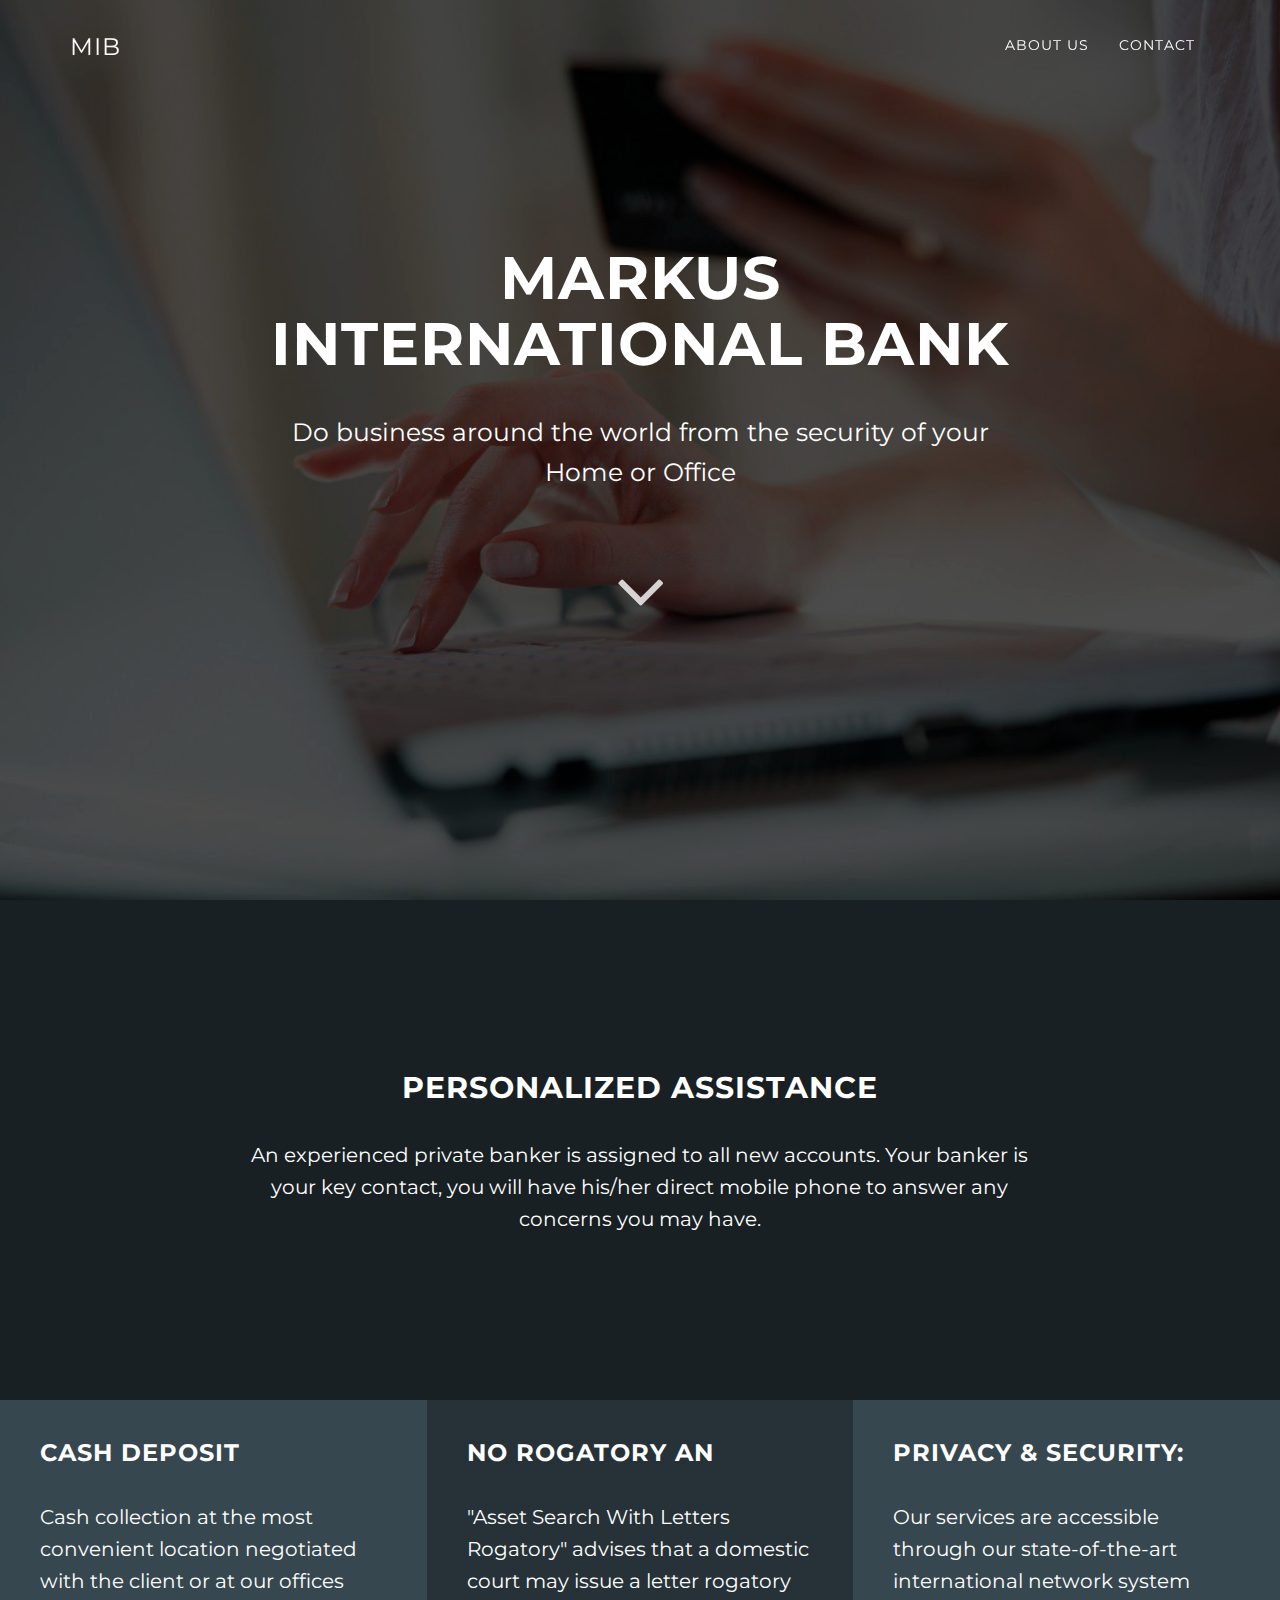
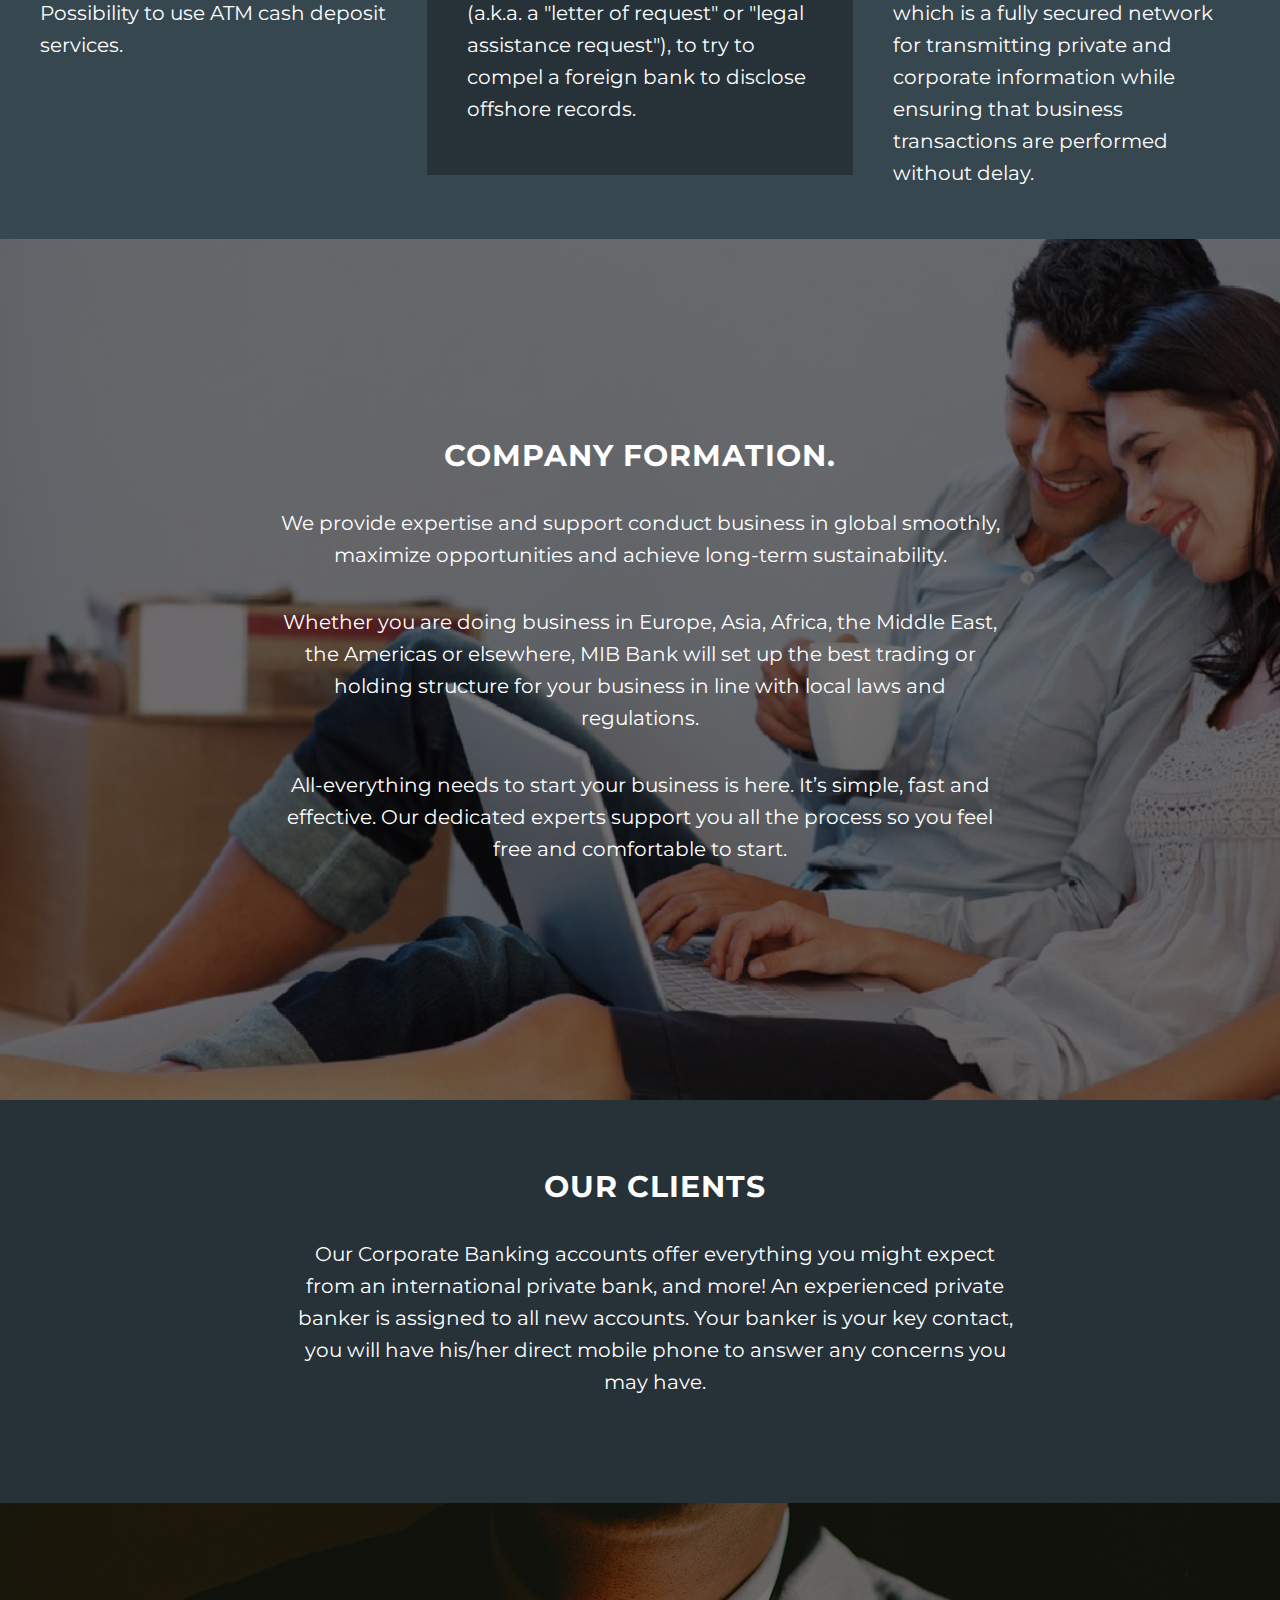
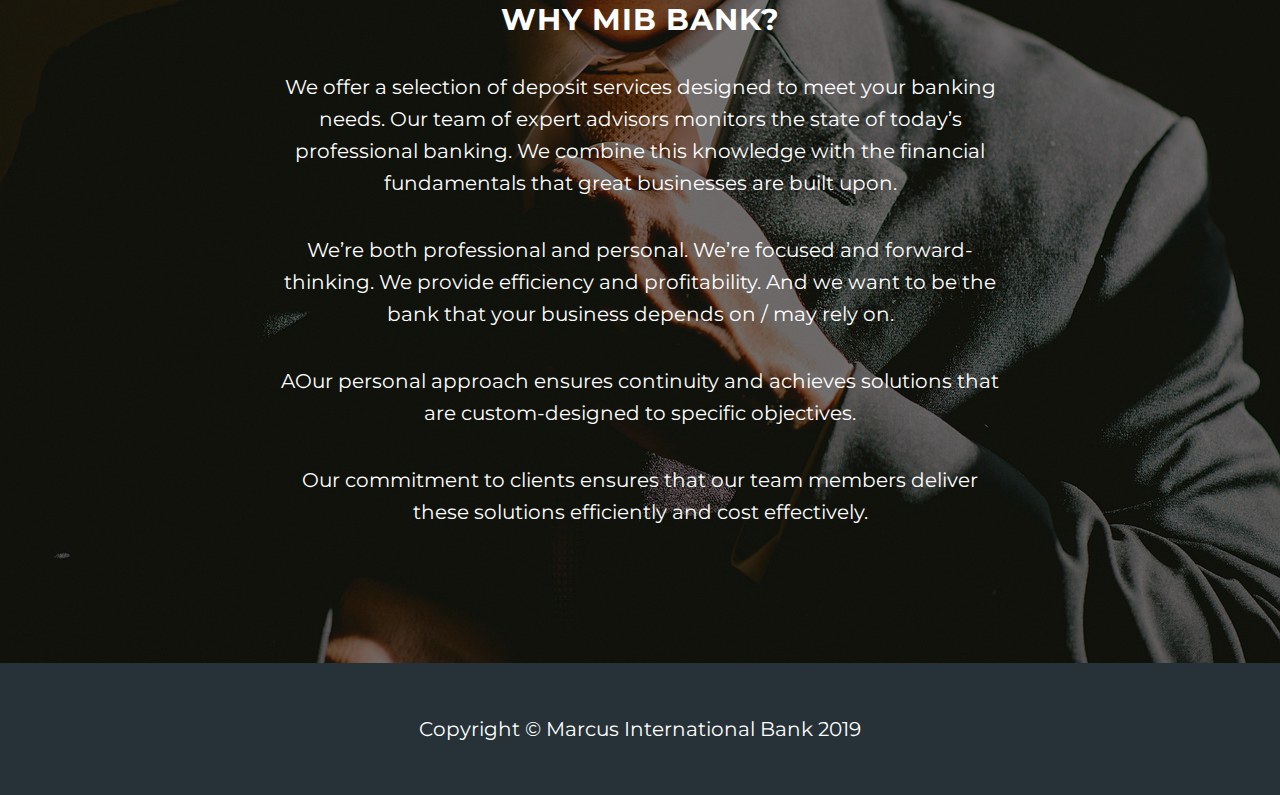
==== index.html @ 7d3fa199 "Add files via upload" ====
<!DOCTYPE html>
<html lang="en">

<head>
    <meta charset="utf-8">
    <meta http-equiv="X-UA-Compatible" content="IE=edge">
    <meta name="viewport" content="width=device-width, initial-scale=1">
    <meta name="description" content="">
    <meta name="author" content="">
    <title>MARKUS INTERNATIONAL BANK</title>
    <link href="css/bootstrap.min.css" rel="stylesheet">
    <link href="css/basicelement.css" rel="stylesheet">
    <link rel="stylesheet" href="//maxcdn.bootstrapcdn.com/font-awesome/4.3.0/css/font-awesome.min.css">
    <link href="http://fonts.googleapis.com/css?family=Montserrat:400,700" rel="stylesheet" type="text/css">
</head>

<body data-spy="scroll" data-target=".navbar">
    <nav class="navbar navbar-custom navbar-fixed-top" role="navigation">
        <div class="container">
            <div class="navbar-header nav">
                <button type="button" class="navbar-toggle" data-toggle="collapse" data-target=".navbar-main-collapse">
                    <i class="fa fa-lg fa-bars"></i>
                </button>
                <a class="navbar-brand page-scroll" href="index.html">
                    <span class="light">MIB</span>
                </a>
            </div>
            <div class="collapse navbar-collapse navbar-right navbar-main-collapse">
                <ul class="nav navbar-nav">
                    <li>
                        <a class="page-scroll" href="about.html">About Us</a>
                    </li>
                    <li>
                        <a class="page-scroll" href="contact.html">Contact</a>
                    </li>
                </ul>
            </div>
        </div>
    </nav>

    <header class="intro ">
        <div class="intro-body ">
            <div class="container">
                <div class="row">
                    <div class="col-md-8 col-md-offset-2">
                        <h1 class="brand-heading">MARKUS INTERNATIONAL BANK</h1>
                        <p class="intro-text pointer">Do business around the world from the security of your Home or
                            Office
                            <p class="nav"><a href="#about" class=" btn btn-down page-scroll"><i
                                        class="fa fa-angle-down animated"></i></a></p>
                    </div>
                </div>
            </div>
        </div>
    </header>

    <section id="about" class="container-fluid content-section ">
        <section class="container-fluid content-section about text-center">
            <div class="col-lg-8 col-lg-offset-2 ">
                <h2 class="about__header visElem">PERSONALIZED ASSISTANCE</h2>
                <p class="visElem">An experienced private banker is assigned to all new accounts. Your banker is your key contact, you
                    will have his/her direct mobile phone to answer any concerns you may have.</p>
            </div>
        </section>

        <div class="col-md-4 col-gray2">
            <h3 class="visElem">CASH DEPOSIT</h3>
            <p class="visElem">Cash collection at the most convenient location negotiated with the client or at our offices Possibility
                to use ATM cash deposit services.</p>
        </div>
        <div class="col-md-4 col-gray">
            <h3 class="visElem">NO ROGATORY An</h3>
            <p class="visElem">"Asset Search With Letters Rogatory" advises that a domestic court may issue a letter rogatory (a.k.a. a
                "letter of request" or "legal assistance request"), to try to compel a foreign bank to disclose offshore
                records.</p>
        </div>
        <div class="col-md-4 col-gray2">
            <h3 class="visElem">PRIVACY & SECURITY:</h3>
            <p class="visElem">Our services are accessible through our state-of-the-art international network system which is a fully
                secured network for transmitting private and corporate information while ensuring that business
                transactions are performed without delay.</p>
        </div>
    </section>
    <section id="download" class="content-section text-center">
        <div class="overlay">
            <div class="download-section">

                <div class="container">
                    <div class="col-lg-8 col-lg-offset-2">
                        <h2 class="visElem">COMPANY FORMATION.</h2>
                        <p class="visElem">We provide expertise and support conduct business in global smoothly, maximize opportunities
                            and achieve long-term sustainability.</p>
                        <p class="visElem">Whether you are doing business in Europe, Asia, Africa, the Middle East, the Americas or
                            elsewhere, MIB Bank will set up the best trading or holding structure for your business in
                            line with local laws and regulations.</p>
                        <p class="visElem">All-everything needs to start your business is here. It’s simple, fast and effective. Our
                            dedicated experts support you all the process so you feel free and comfortable to start.</p>
                    </div>
                </div>

            </div>
        </div>
    </section>
    <section id="download" class="content-section text-center">
        <div class="overlay">
            <div class="info-section">

                <div class="container">
                    <div class="col-lg-8 col-lg-offset-2">
                        <h2 class="visElem">OUR CLIENTS</h2>
                        <p class="visElem">Our Corporate Banking accounts offer everything you might expect from an international
                            private bank, and more! An experienced private banker is assigned to all new accounts. Your
                            banker is your key contact, you will have his/her direct mobile phone to answer any concerns
                            you may have.</p>

                    </div>
                </div>

            </div>
        </div>
    </section>
    <section id="download" class="content-section text-center">
        <div class="overlay">
            <div class="client-section">
                <div class="container">
                    <div class="col-lg-8 col-lg-offset-2">
                        <h2 class="visElem">Why MIB BANK?</h2>
                        <p class="visElem">We offer a selection of deposit services designed to meet your banking needs. Our team of
                            expert advisors monitors the state of today’s professional banking. We combine this
                            knowledge with the financial fundamentals that great businesses are built upon.</p>
                        <p class="visElem">We’re both professional and personal. We’re focused and forward-thinking. We provide
                            efficiency and profitability. And we want to be the bank that your business depends on / may
                            rely on.</p>
                        <p class="visElem">AOur personal approach ensures continuity and achieves solutions that are custom-designed to
                            specific objectives.</p>
                        <p class="visElem">Our commitment to clients ensures that our team members deliver these solutions efficiently
                            and cost effectively.</p>
                    </div>
                </div>

            </div>
        </div>
    </section>
    <footer>
        <div id="contact" class="container text-center">
            <p>Copyright &copy; Marcus International Bank 2019</p>
        </div>
    </footer>
    <script src="js/jquery.js"></script>
    <script src="js/bootstrap.min.js"></script>
    <script src="js/jquery.easing.min.js"></script>
    <script src="js/SmoothScroll.js"></script>
    <script src="js/basicelement.js"></script>
</body>

</html>
---- css/basicelement.css ----
body {
    width: 100%;
    height: 100%;
    font-family: Montserrat,"Helvetica Neue",Helvetica,Arial,sans-serif;
    color: #fff;
    background-color: #263238;
}
body > .wrapper { 
	min-height:100%; padding:40px 0; 
}
html {
    width: 100%;
    height: 100%;
}
h1,
h2,
h3,
h4,
h5,
h6 {
    margin: 0 0 35px;
    text-transform: uppercase;
    font-family: Montserrat,"Helvetica Neue",Helvetica,Arial,sans-serif;
    font-weight: 700;
    letter-spacing: 1px;
}
p {
    margin: 0 0 25px;
    font-size: 18px;
    line-height: 1.5;
}
@media(min-width:767px) {
    p {
        margin: 0 0 35px;
        font-size: 20px;
        line-height: 1.6;
    }
}
a {
    color: #A2CBF4;
    -webkit-transition: all .2s ease-in-out;
    -moz-transition: all .2s ease-in-out;
    transition: all .2s ease-in-out;
}
a:hover,
a:focus {
    text-decoration: none;
    color: #C4CCD5;
}
.light {
    font-weight: 400;
}
.navbar-custom {
    margin-bottom: 0;
    border-bottom: 1px solid rgba(255,255,255,.3);
    text-transform: uppercase;
    font-family: Montserrat,"Helvetica Neue",Helvetica,Arial,sans-serif;
    background-color: #263238;
}
.navbar-custom .navbar-brand {
    font-weight: 700;
    font-size: 24px;
    line-height: 24px;
}
.navbar-custom .navbar-brand:focus {
    outline: 0;
}
.navbar-custom .navbar-brand .navbar-toggle {
    padding: 4px 6px;
    font-size: 16px;
    color: #fff;
}
.navbar-custom .navbar-brand .navbar-toggle:focus,
.navbar-custom .navbar-brand .navbar-toggle:active {
    outline: 0;
}
.navbar-custom a {
    color: #fff;
}

.navbar-custom .nav li.active {
    outline: none;
    background-color: rgba(255,255,255,.3);
}

.navbar-custom .nav li a {
    -webkit-transition: background .3s ease-in-out;
    -moz-transition: background .3s ease-in-out;
    transition: background .3s ease-in-out;
}

.navbar-custom .nav li a:hover,
.navbar-custom .nav li a:focus,
.navbar-custom .nav li a.active {
    outline: 0;
    background-color: rgba(255,255,255,.3);
}
@media(min-width:767px) {
    .navbar {
        padding: 20px 0;
        border-bottom: 0;
        letter-spacing: 1px;
        background: 0 0;
        -webkit-transition: background .5s ease-in-out,padding .5s ease-in-out;
        -moz-transition: background .5s ease-in-out,padding .5s ease-in-out;
        transition: background .5s ease-in-out,padding .5s ease-in-out;
    }

    .top-nav-collapse {
        padding: 0;
        background-color: rgba(38, 50, 56, 0.95);
    }
}
.intro {
    display: table;
    width: 100%;
    height: auto;
    padding: 100px 0;
    text-align: center;
    color: #fff;
    background: url(../img/intro-bg.jpg) no-repeat top center scroll;
    background-color: #263238;
    -webkit-background-size: cover;
    -moz-background-size: cover;
    background-size: cover;
    -o-background-size: cover;
}
.intro .intro-body {
    display: table-cell;
    vertical-align: middle;
}
.intro .intro-body .brand-heading {
    font-size: 40px;
}

.intro .intro-body .intro-text {
    font-size: 18px;
}

@media(min-width:767px) {
    .intro {
        height: 100%;
        padding: 0;
    }

    .intro .intro-body .brand-heading {
        font-size: 60px;
    }

    .intro .intro-body .intro-text {
        font-size: 25px;
    }
}
.btn-down {
    font-size: 80px;
    color: #fff;
    opacity:0.8;
}

.btn-down:hover,
.btn-down:focus {
    outline: 0;
    color: #fff;
}
#about.content-section  {
    padding: 0;
    background:#37474F;
}
.content-section .about  {
    background:#192024;
}
.about{
    height: 500px;
    display: flex;
    flex-direction: column;
    justify-content: center;
}
.about__header{
    padding-top:40px;
}
.about__header_center{
    margin-top:100px;
    display: flex;
    justify-content: center;
}
.content-section {
    padding: 100px 0;
}
.col-gray {
    background:#263238;
    height: 100%;
}
.col-gray, .col-gray2 {
    padding:40px 40px 15px;
}
.col-gray h3, .col-gray2 h3{
    padding-right: 45px;
}
.download-section {
    width: 100%;
    color: #fff;
    padding:100px 0;
    background: url(../img/downloads-bg.png) no-repeat center center scroll;
    background-color: rgba(0, 0, 0, 0.411);
    -webkit-background-size: cover;
    -moz-background-size: cover;
    background-size: cover;
    -o-background-size: cover;
}
.content-section  {
    padding: 0;
}


@media(min-width:767px) {
    .download-section {
        padding: 200px 0;
    }

    #map {
        height: 400px;
    }
}

.btn {
    text-transform: uppercase;
    font-family: Montserrat,"Helvetica Neue",Helvetica,Arial,sans-serif;
    font-weight: 400;
    -webkit-transition: all .3s ease-in-out;
    -moz-transition: all .3s ease-in-out;
    transition: all .3s ease-in-out;
}

.btn-default {
    border: 0;
    color: #fff;
    background-color:#37474F;
    border-radius:2px;
    padding:12px 20px;
}

.btn-default:hover,
.btn-default:focus {
    border: 0px;
    outline: 0;
    color: #fff;
    background-color: #789;
}

ul.banner-social-buttons {
    margin-top: 0;
}

ul.banner-social-buttons li {
    margin-bottom: 20px;

}

@media(max-width:1199px) {
    ul.banner-social-buttons {
        margin-top: 15px;
    }
}

@media(max-width:767px) {
    ul.banner-social-buttons li {
        padding: 0 5px;
    }

    ul.banner-social-buttons li:last-child {
        margin-bottom: 0;

    }
}
footer {
    padding: 50px 0;
}
footer p {
    margin: 0;
}
::-moz-selection {
    text-shadow: none;
    background: #fcfcfc;
    background: rgba(255,255,255,.2);
}
::selection {
    text-shadow: none;
    background: #fcfcfc;
    background: rgba(255,255,255,.2);
}
img::selection {
    background: 0 0;
}
img::-moz-selection {
    background: 0 0;
}
body {
    webkit-tap-highlight-color: rgba(255,255,255,.2);
}
.info-section{
    padding:70px;
}
.client-section{
    width: 100%;
    color: #fff;
    padding:100px 0;
    background: url(../img/why-MIB.png) no-repeat center center scroll;
    -webkit-background-size: cover;
    -moz-background-size: cover;
    background-size: cover;
    -o-background-size: cover;
}
.about-header{
    display: table;
    width: 100%;
    height: auto;
    padding: 100px 0;
    text-align: center;
    color: #fff;
    background: url(../img/about-header.png) no-repeat top center scroll;
    background-color: #263238;
    -webkit-background-size: cover;
    -moz-background-size: cover;
    background-size: cover;
    -o-background-size: cover;
}
.about-bottom-section{
    display: table;
    width: 100%;
    height: auto;
    padding: 100px 0;
    text-align: center;
    color: #fff;
    background: url(../img/about-bottom.png) no-repeat top center scroll;
    -webkit-background-size: cover;
    -moz-background-size: cover;
    background-size: cover;
    -o-background-size: cover;
}
.team-section{
    width: 100%;
    color: #fff;
    padding:100px 0;
    background: url(../img/team.png) no-repeat center center scroll;
    -webkit-background-size: cover;
    -moz-background-size: cover;
    background-size: cover;
    -o-background-size: cover;
}
.teamwork-center-block{
    width: 100%;
    color: #fff;
    padding:100px 0;
    background: url(../img/team-center.png) no-repeat center center scroll;
    -webkit-background-size: cover;
    -moz-background-size: cover;
    background-size: cover;
    -o-background-size: cover;
}
.teamwork-center-block>h3{
    text-align: center;
}
.teamwork-center-block>ul{
    text-align: center;
    line-height: 40px;
    list-style: none;
    font-size: 20px;
}
.team-section-bottom{
    width: 100%;
    color: #fff;
    padding:100px 0;
    background: url(../img/team-bottom.png) no-repeat center center scroll;
    -webkit-background-size: cover;
    -moz-background-size: cover;
    background-size: cover;
    -o-background-size: cover;
}
.container-center{
    display: flex;
    flex-direction: column;
    align-items: center;
    width: 100%;
}
.container-center__header{
    margin-left: -225px;
}
.container-center__text{
    width: 650px;
}
@media(max-width:991px) {
    .container-center{
        display: flex;
        flex-direction: column;
        align-items: flex-start;
        width: 100%;
    }
    .container-center__header{
        margin-left: 40px;
        
    }
    .container-center__text{
        width: auto;
        margin-left: 40px;
        margin-right: 40px;
    }
}
@keyframes slideInUp {
    from {
      -webkit-transform: translate3d(0, 100%, 0);
      transform: translate3d(0, 100%, 0);
      visibility: visible;
    }
  
    to {
      -webkit-transform: translate3d(0, 0, 0);
      transform: translate3d(0, 0, 0);
    }
  }
  
  .slideInUp {
    -webkit-animation-name: slideInUp;
    animation-name: slideInUp;
    animation-duration: 1s;
  }
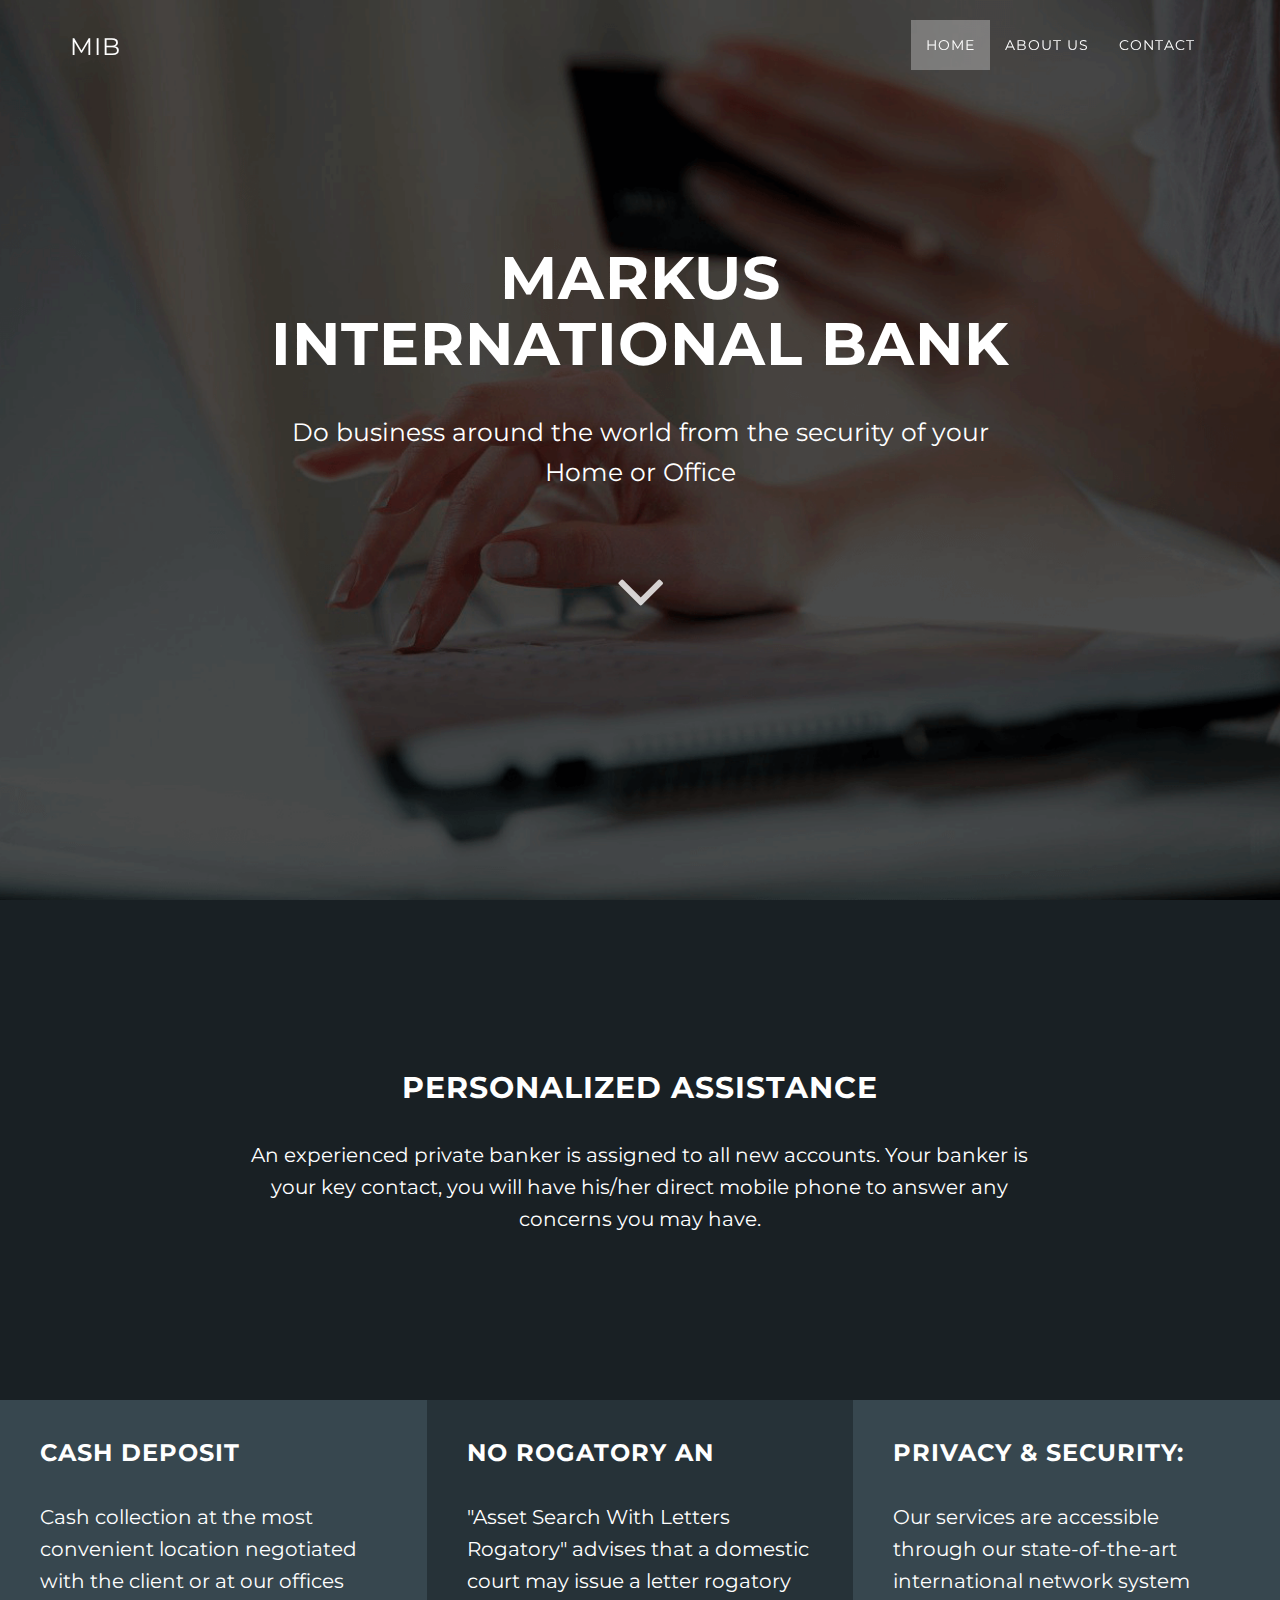
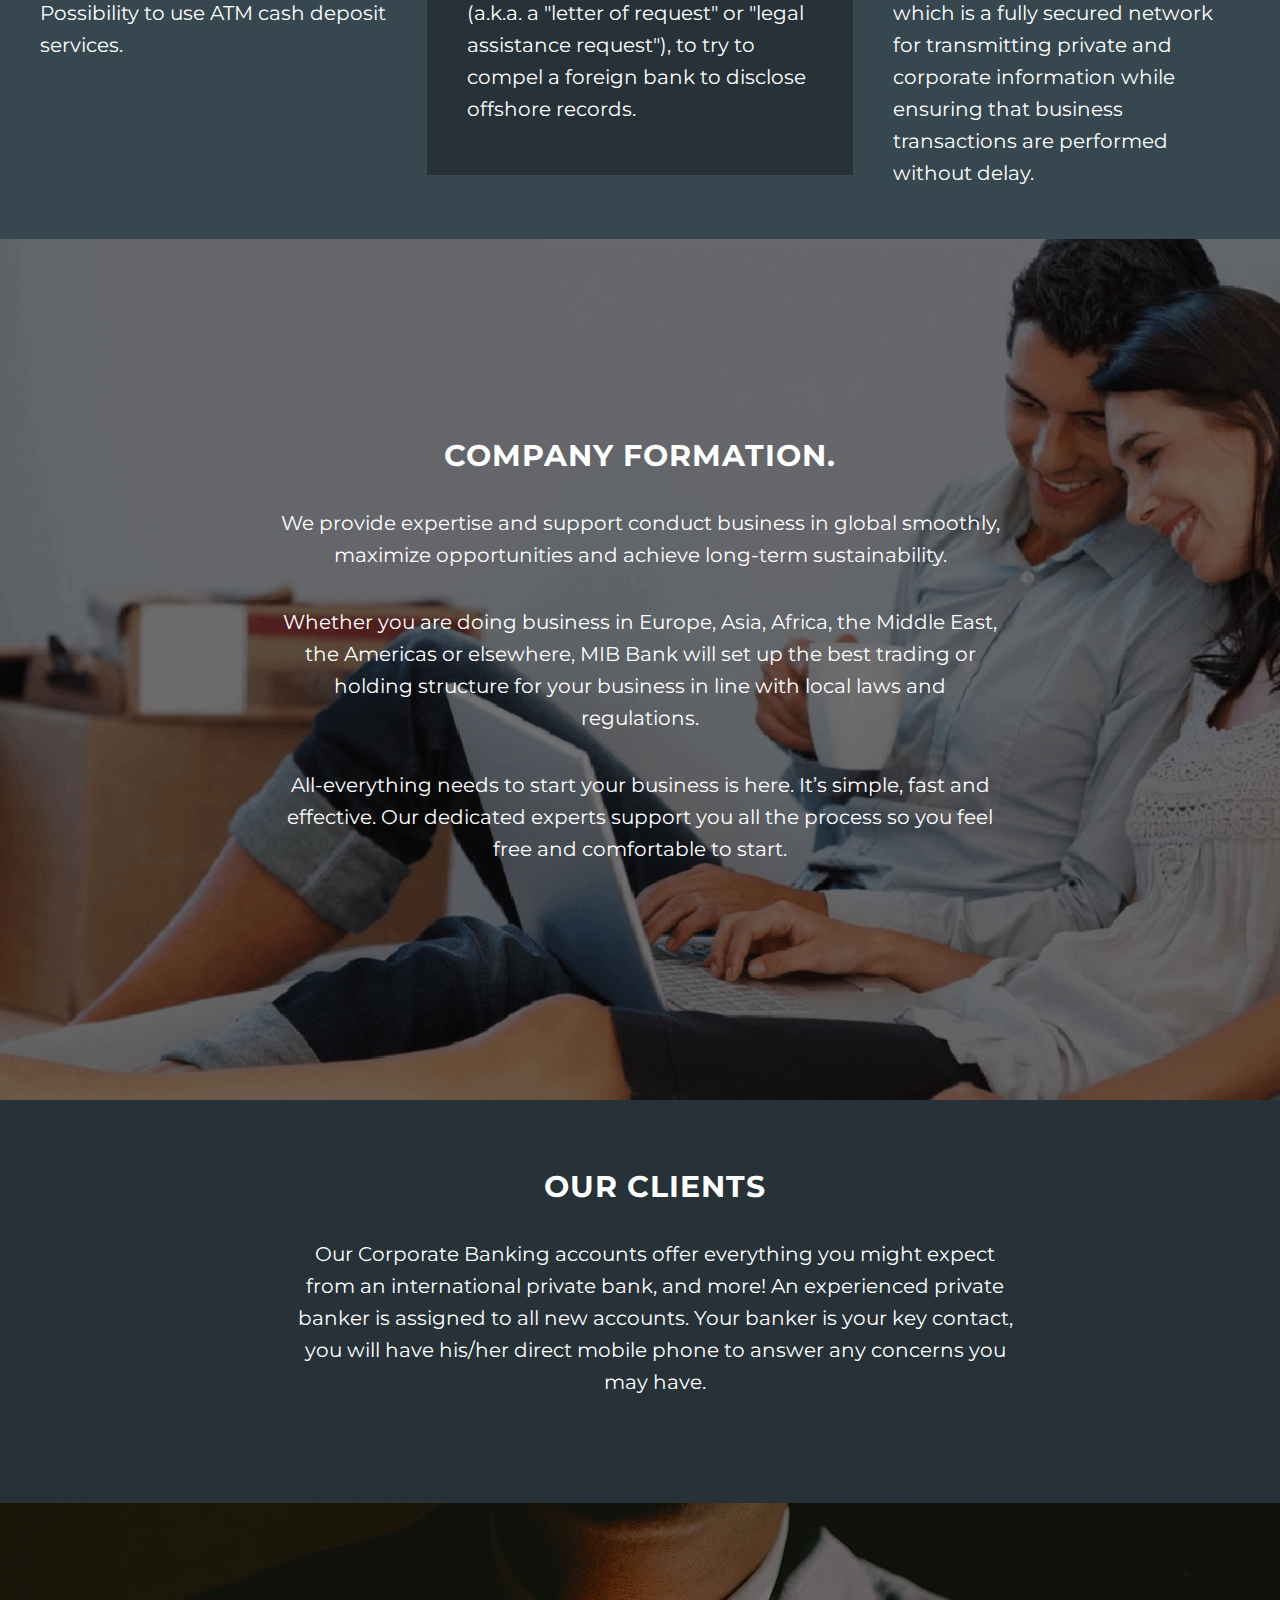
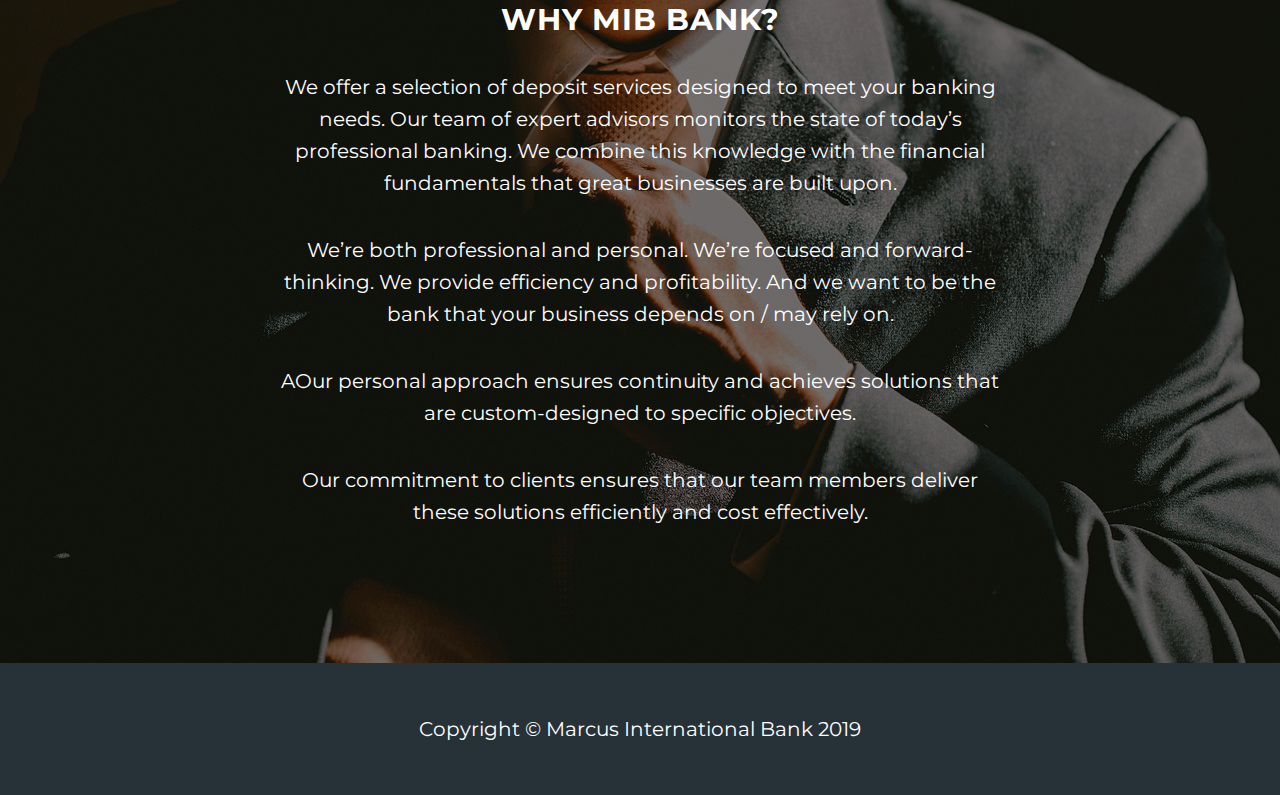
==== commit 004dea26: "Add files via upload" ====
--- a/index.html
+++ b/index.html
@@ -27,6 +27,9 @@
             </div>
             <div class="collapse navbar-collapse navbar-right navbar-main-collapse">
                 <ul class="nav navbar-nav">
+                    <li>
+                        <a class="page-scroll active" href="index.html">Home</a>
+                    </li>
                     <li>
                         <a class="page-scroll" href="about.html">About Us</a>
                     </li>
@@ -58,25 +61,29 @@
         <section class="container-fluid content-section about text-center">
             <div class="col-lg-8 col-lg-offset-2 ">
                 <h2 class="about__header visElem">PERSONALIZED ASSISTANCE</h2>
-                <p class="visElem">An experienced private banker is assigned to all new accounts. Your banker is your key contact, you
+                <p class="visElem">An experienced private banker is assigned to all new accounts. Your banker is your
+                    key contact, you
                     will have his/her direct mobile phone to answer any concerns you may have.</p>
             </div>
         </section>
 
         <div class="col-md-4 col-gray2">
             <h3 class="visElem">CASH DEPOSIT</h3>
-            <p class="visElem">Cash collection at the most convenient location negotiated with the client or at our offices Possibility
+            <p class="visElem">Cash collection at the most convenient location negotiated with the client or at our
+                offices Possibility
                 to use ATM cash deposit services.</p>
         </div>
         <div class="col-md-4 col-gray">
             <h3 class="visElem">NO ROGATORY An</h3>
-            <p class="visElem">"Asset Search With Letters Rogatory" advises that a domestic court may issue a letter rogatory (a.k.a. a
+            <p class="visElem">"Asset Search With Letters Rogatory" advises that a domestic court may issue a letter
+                rogatory (a.k.a. a
                 "letter of request" or "legal assistance request"), to try to compel a foreign bank to disclose offshore
                 records.</p>
         </div>
         <div class="col-md-4 col-gray2">
             <h3 class="visElem">PRIVACY & SECURITY:</h3>
-            <p class="visElem">Our services are accessible through our state-of-the-art international network system which is a fully
+            <p class="visElem">Our services are accessible through our state-of-the-art international network system
+                which is a fully
                 secured network for transmitting private and corporate information while ensuring that business
                 transactions are performed without delay.</p>
         </div>
@@ -88,12 +95,15 @@
                 <div class="container">
                     <div class="col-lg-8 col-lg-offset-2">
                         <h2 class="visElem">COMPANY FORMATION.</h2>
-                        <p class="visElem">We provide expertise and support conduct business in global smoothly, maximize opportunities
+                        <p class="visElem">We provide expertise and support conduct business in global smoothly,
+                            maximize opportunities
                             and achieve long-term sustainability.</p>
-                        <p class="visElem">Whether you are doing business in Europe, Asia, Africa, the Middle East, the Americas or
+                        <p class="visElem">Whether you are doing business in Europe, Asia, Africa, the Middle East, the
+                            Americas or
                             elsewhere, MIB Bank will set up the best trading or holding structure for your business in
                             line with local laws and regulations.</p>
-                        <p class="visElem">All-everything needs to start your business is here. It’s simple, fast and effective. Our
+                        <p class="visElem">All-everything needs to start your business is here. It’s simple, fast and
+                            effective. Our
                             dedicated experts support you all the process so you feel free and comfortable to start.</p>
                     </div>
                 </div>
@@ -108,7 +118,8 @@
                 <div class="container">
                     <div class="col-lg-8 col-lg-offset-2">
                         <h2 class="visElem">OUR CLIENTS</h2>
-                        <p class="visElem">Our Corporate Banking accounts offer everything you might expect from an international
+                        <p class="visElem">Our Corporate Banking accounts offer everything you might expect from an
+                            international
                             private bank, and more! An experienced private banker is assigned to all new accounts. Your
                             banker is your key contact, you will have his/her direct mobile phone to answer any concerns
                             you may have.</p>
@@ -125,15 +136,19 @@
                 <div class="container">
                     <div class="col-lg-8 col-lg-offset-2">
                         <h2 class="visElem">Why MIB BANK?</h2>
-                        <p class="visElem">We offer a selection of deposit services designed to meet your banking needs. Our team of
+                        <p class="visElem">We offer a selection of deposit services designed to meet your banking needs.
+                            Our team of
                             expert advisors monitors the state of today’s professional banking. We combine this
                             knowledge with the financial fundamentals that great businesses are built upon.</p>
-                        <p class="visElem">We’re both professional and personal. We’re focused and forward-thinking. We provide
+                        <p class="visElem">We’re both professional and personal. We’re focused and forward-thinking. We
+                            provide
                             efficiency and profitability. And we want to be the bank that your business depends on / may
                             rely on.</p>
-                        <p class="visElem">AOur personal approach ensures continuity and achieves solutions that are custom-designed to
+                        <p class="visElem">AOur personal approach ensures continuity and achieves solutions that are
+                            custom-designed to
                             specific objectives.</p>
-                        <p class="visElem">Our commitment to clients ensures that our team members deliver these solutions efficiently
+                        <p class="visElem">Our commitment to clients ensures that our team members deliver these
+                            solutions efficiently
                             and cost effectively.</p>
                     </div>
                 </div>
